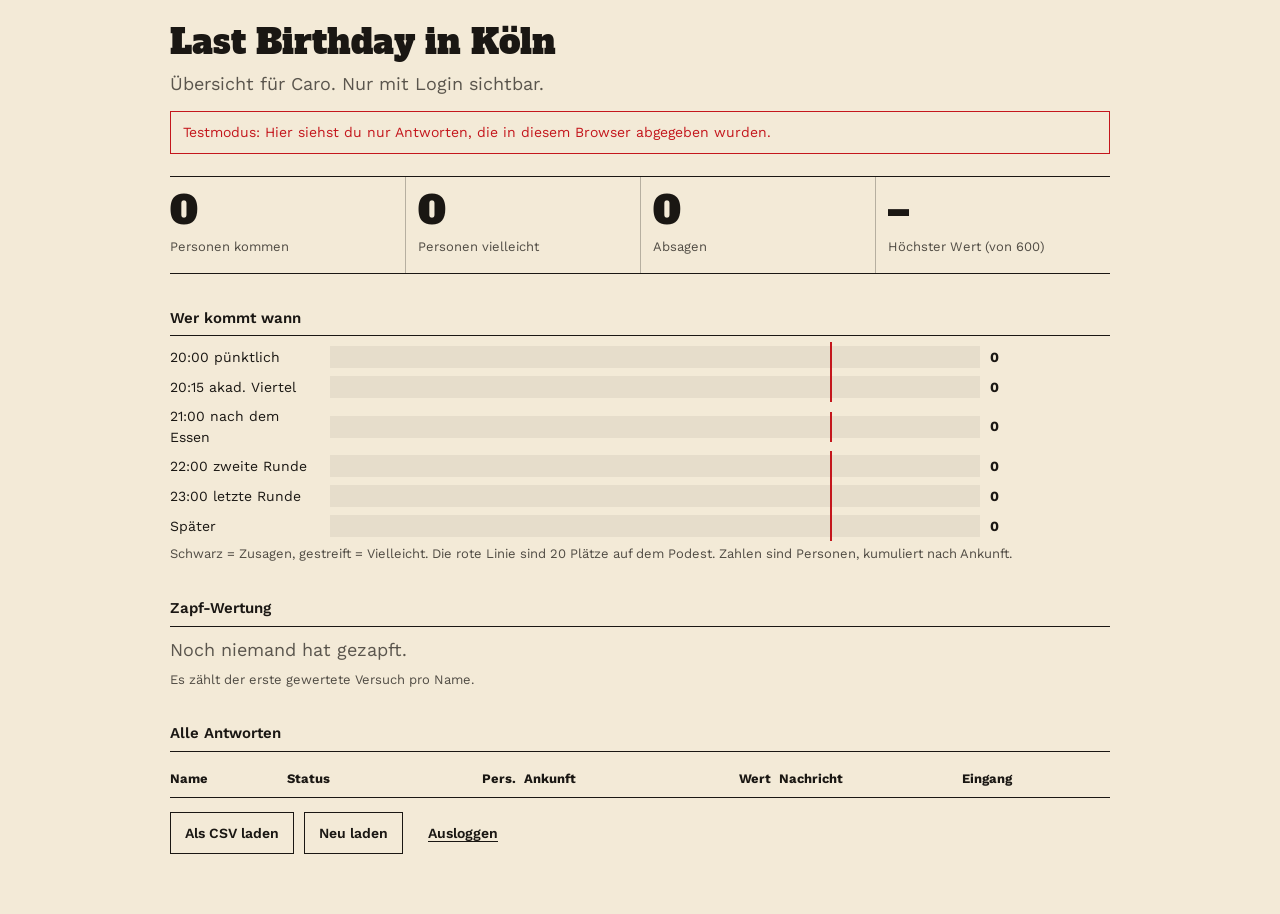
==== admin/index.html @ af920d20 "Einladung: erste Version" ====
<!doctype html>
<html lang="de">
<head>
<meta charset="utf-8">
<meta name="viewport" content="width=device-width, initial-scale=1">
<meta name="robots" content="noindex,nofollow">
<title>Übersicht</title>
<link href="https://fonts.googleapis.com/css2?family=Alfa+Slab+One&family=Work+Sans:wght@400;500;600&display=swap" rel="stylesheet">
<link rel="stylesheet" href="../style.css">
<style>
  body { align-items: stretch; }
  .wrap { width: 100%; max-width: 980px; margin: 0 auto; padding: 18px 20px 60px; }
  h1 { font-family: var(--display); font-weight: 400; font-size: 34px; margin-bottom: 4px; }
  h2 { font-size: 15px; font-weight: 600; margin: 34px 0 10px; border-bottom: 1.5px solid var(--ink); padding-bottom: 6px; }
  .sub { opacity: .7; }
  .login { max-width: 360px; display: grid; gap: 12px; margin-top: 24px; }
  .sums { display: grid; grid-template-columns: repeat(4, 1fr); border-top: 1.5px solid var(--ink); border-bottom: 1.5px solid var(--ink); margin-top: 22px; }
  .sums div { padding: 14px 12px; border-left: 1px solid var(--line); }
  .sums div:first-child { border-left: 0; padding-left: 0; }
  .sums strong { display: block; font-family: var(--display); font-weight: 400; font-size: 38px; line-height: 1.1; }
  .sums span { font-size: 13px; opacity: .75; }
  table { width: 100%; border-collapse: collapse; font-size: 15px; }
  th { text-align: left; font-size: 13px; padding: 8px 8px 8px 0; border-bottom: 1.5px solid var(--ink); }
  td { padding: 9px 8px 9px 0; border-bottom: 1px solid var(--line); vertical-align: top; }
  td.num, th.num { text-align: right; }
  .tag-yes { font-weight: 600; }
  .tag-maybe { opacity: .7; }
  .tag-no { opacity: .5; text-decoration: line-through; }
  .bars { display: grid; gap: 8px; }
  .bar { display: grid; grid-template-columns: 150px 1fr 120px; gap: 10px; align-items: center; font-size: 14px; }
  .track { position: relative; height: 22px; background: rgba(26,23,19,.06); }
  .fill-yes { position: absolute; left: 0; top: 0; bottom: 0; background: var(--ink); }
  .fill-maybe { position: absolute; top: 0; bottom: 0; background: repeating-linear-gradient(45deg, var(--gold) 0 5px, var(--cream) 5px 9px); }
  .cap { position: absolute; top: -4px; bottom: -4px; width: 2px; background: var(--red); }
  .legend { font-size: 13px; opacity: .75; margin-top: 8px; }
  .rank { display: grid; grid-template-columns: 36px 1fr auto; gap: 8px; padding: 9px 0; border-bottom: 1px solid var(--line); align-items: baseline; }
  .rank:first-child { border-top: 0; font-weight: 600; font-size: 18px; }
  .rank small { opacity: .65; }
  .demo { border: 1.5px solid var(--red); color: var(--red); padding: 10px 12px; margin-top: 14px; font-size: 14px; }
  .row-actions { display: flex; gap: 10px; margin-top: 14px; }
  .row-actions .btn { width: auto; padding: 10px 14px; font-size: 14px; }
  @media (max-width: 640px) {
    .sums { grid-template-columns: repeat(2, 1fr); }
    .sums div:nth-child(3) { border-left: 0; padding-left: 0; }
    .bar { grid-template-columns: 110px 1fr 90px; }
    .hide-s { display: none; }
  }
</style>
</head>
<body>
<div class="wrap">
  <h1>Last Birthday in Köln</h1>
  <p class="sub">Übersicht für Caro. Nur mit Login sichtbar.</p>

  <form id="login" class="login" hidden>
    <label class="field"><span class="lab">E-Mail</span><input type="text" id="l-mail" value="car.freude@gmail.com" autocomplete="username"></label>
    <label class="field"><span class="lab">Passwort</span><input type="password" id="l-pass" autocomplete="current-password" style="width:100%;font:inherit;padding:13px 14px;border:1.5px solid var(--ink);background:var(--paper);border-radius:0"></label>
    <p class="error" id="l-err" hidden></p>
    <button class="btn btn-main" type="submit">Einloggen</button>
  </form>

  <div id="board" hidden>
    <div id="demo-note" class="demo" hidden>Testmodus: Hier siehst du nur Antworten, die in diesem Browser abgegeben wurden.</div>
    <div class="sums" id="sums"></div>

    <h2>Wer kommt wann</h2>
    <div class="bars" id="bars"></div>
    <p class="legend">Schwarz = Zusagen, gestreift = Vielleicht. Die rote Linie sind 20 Plätze auf dem Podest. Zahlen sind Personen, kumuliert nach Ankunft.</p>

    <h2>Zapf-Wertung</h2>
    <div id="rank"></div>
    <p class="legend">Es zählt der erste gewertete Versuch pro Name.</p>

    <h2>Alle Antworten</h2>
    <div style="overflow-x:auto"><table id="tbl"></table></div>
    <div class="row-actions">
      <button class="btn" id="csv">Als CSV laden</button>
      <button class="btn" id="reload">Neu laden</button>
      <button class="btn btn-quiet" id="logout">Ausloggen</button>
    </div>
  </div>
</div>
<script src="../config.js"></script>
<script src="admin.js"></script>
</body>
</html>
---- style.css ----
:root {
  --cream: #F3EAD7;
  --paper: #FBF5E6;
  --ink: #1A1713;
  --gold: #E3A21A;
  --red: #C4161C;
  --blue: #2447A8;
  --navy: #14234F;
  --line: rgba(26, 23, 19, .28);
  --display: 'Alfa Slab One', Georgia, 'Times New Roman', serif;
  --body: 'Work Sans', system-ui, -apple-system, 'Segoe UI', Roboto, sans-serif;
}

* { box-sizing: border-box; margin: 0; }
html { -webkit-text-size-adjust: 100%; }
body {
  background: var(--cream);
  color: var(--ink);
  font-family: var(--body);
  font-size: 17px;
  line-height: 1.45;
  min-height: 100vh;
  min-height: 100dvh;
  display: flex;
  flex-direction: column;
  align-items: center;
}
[hidden] { display: none !important; }

.top {
  width: 100%;
  max-width: 520px;
  display: flex;
  justify-content: space-between;
  padding: 14px 20px 10px;
  font-size: 13px;
  font-weight: 600;
  border-bottom: 1px solid var(--line);
  letter-spacing: .01em;
}

#app {
  width: 100%;
  max-width: 520px;
  padding: 0 20px calc(28px + env(safe-area-inset-bottom));
  flex: 1;
  display: flex;
  flex-direction: column;
}

/* Bühne */
.stage {
  height: 250px;
  display: flex;
  align-items: flex-end;
  justify-content: center;
  margin-top: 8px;
  position: relative;
}
.stage.compact { height: 130px; }
#stage-kobes svg { height: 100%; width: auto; max-height: 250px; display: block; }
.stage.compact #stage-kobes svg { height: 130px; }
#stage-kobes { height: 100%; display: flex; align-items: flex-end; }
.stage.compact #stage-kobes { height: 130px; }

.photo {
  background: var(--paper);
  padding: 10px 10px 34px;
  border: 1px solid var(--line);
  transform: rotate(-2deg);
  max-height: 100%;
  display: flex;
  align-self: center;
}
.photo img { display: block; max-height: 190px; max-width: 280px; width: auto; height: auto; object-fit: cover; }

.mouth { transform-origin: 130px 141px; }
.talking .mouth { animation: talk .22s steps(1) infinite; }
@keyframes talk { 0% { transform: scaleY(1); } 50% { transform: scaleY(2.2); } }
.eye { animation: blink 5s infinite; transform-origin: center; transform-box: fill-box; }
@keyframes blink { 0%, 94%, 100% { transform: scaleY(1); } 96% { transform: scaleY(.1); } }

/* Typo */
.title {
  font-family: var(--display);
  font-weight: 400;
  font-size: clamp(44px, 14vw, 68px);
  line-height: 1.02;
  margin: 22px 0 14px;
  color: var(--ink);
}
.lede { font-size: 19px; max-width: 30ch; margin-bottom: 24px; }
.lab { display: block; font-weight: 600; font-size: 14px; margin-bottom: 8px; }
.lab em { font-weight: 400; font-style: normal; opacity: .65; }

.screen { display: flex; flex-direction: column; gap: 16px; padding-top: 14px; flex: 1; }

/* Sprechblase */
.bubble {
  border: 1.5px solid var(--ink);
  background: var(--paper);
  padding: 18px 18px 18px;
  position: relative;
  min-height: 112px;
  margin-top: 8px;
}
.bubble::before {
  content: '';
  position: absolute;
  top: -11px;
  left: 56%;
  width: 18px;
  height: 18px;
  background: var(--paper);
  border-left: 1.5px solid var(--ink);
  border-top: 1.5px solid var(--ink);
  transform: rotate(45deg);
}
.bubble p { font-size: 19px; line-height: 1.42; }

.progress { height: 3px; background: var(--line); }
.progress i { display: block; height: 100%; width: 0; background: var(--red); transition: width .3s ease; }

/* Infokarte */
.infocard { border-top: 1.5px solid var(--ink); border-bottom: 1.5px solid var(--ink); }
.infocard dl > div { display: grid; grid-template-columns: 92px 1fr; gap: 12px; padding: 12px 0; }
.infocard dl > div + div { border-top: 1px solid var(--line); }
.infocard dt { font-size: 13px; font-weight: 600; opacity: .7; padding-top: 2px; }
.infocard dd { font-weight: 500; }

/* Buttons */
.btn {
  appearance: none;
  border: 1.5px solid var(--ink);
  background: transparent;
  color: var(--ink);
  font: inherit;
  font-weight: 600;
  padding: 15px 18px;
  cursor: pointer;
  border-radius: 0;
  width: 100%;
  -webkit-tap-highlight-color: transparent;
}
.btn-main { background: var(--ink); color: var(--cream); }
.btn-main:active { background: var(--red); border-color: var(--red); }
.btn-quiet { border-color: transparent; text-decoration: underline; text-underline-offset: 3px; }
.btn[disabled] { opacity: .5; }
#next { margin-top: auto; }

/* Formular */
#form { display: grid; gap: 22px; }
#form-more { display: grid; gap: 22px; }
.field { border: 0; padding: 0; min-width: 0; }
input[type=text], textarea {
  width: 100%;
  font: inherit;
  padding: 13px 14px;
  border: 1.5px solid var(--ink);
  background: var(--paper);
  border-radius: 0;
  color: var(--ink);
}
input[type=text]:focus, textarea:focus { outline: 3px solid var(--gold); outline-offset: 0; }
textarea { resize: vertical; }

.choices { display: grid; grid-template-columns: repeat(3, 1fr); gap: 0; }
.choices.stack { grid-template-columns: 1fr; }
.choice { position: relative; display: block; }
.choice input { position: absolute; opacity: 0; inset: 0; }
.choice span {
  display: block;
  padding: 13px 12px;
  border: 1.5px solid var(--ink);
  margin: 0 -1.5px -1.5px 0;
  background: var(--paper);
  font-weight: 500;
  font-size: 16px;
}
.choice input:checked + span { background: var(--ink); color: var(--cream); }
.choice input:focus-visible + span { outline: 3px solid var(--gold); outline-offset: 2px; }
.stack .choice span { margin: 0 0 -1.5px 0; }

.stepper { display: flex; align-items: center; gap: 0; }
.stepper button {
  width: 48px; height: 48px;
  border: 1.5px solid var(--ink); background: var(--paper);
  font: inherit; font-size: 22px; cursor: pointer; border-radius: 0;
}
.stepper output {
  width: 56px; height: 48px;
  display: grid; place-items: center;
  border-top: 1.5px solid var(--ink); border-bottom: 1.5px solid var(--ink);
  font-weight: 600; font-size: 19px;
}
.stepper small { margin-left: 14px; opacity: .7; }

.error { color: var(--red); font-weight: 600; }

/* Regeln */
.rules { list-style: none; padding: 0; border-top: 1.5px solid var(--ink); }
.rules li { padding: 11px 0 11px 20px; border-bottom: 1px solid var(--line); position: relative; font-size: 16px; }
.rules li::before { content: ''; position: absolute; left: 0; top: 19px; width: 8px; height: 8px; background: var(--gold); transform: rotate(45deg); }

/* Spiel */
.game { gap: 6px; user-select: none; -webkit-user-select: none; -webkit-touch-callout: none; touch-action: manipulation; }
.game-head { display: flex; justify-content: space-between; font-weight: 600; border-bottom: 1px solid var(--line); padding-bottom: 8px; }
.glass-wrap { position: relative; display: flex; justify-content: center; flex: 1; min-height: 300px; }
#glass { height: clamp(280px, calc(100dvh - 330px), 520px); width: auto; max-width: 100%; display: block; }
.game-note { text-align: center; min-height: 22px; font-size: 15px; opacity: .85; }
#result[hidden] + .btn-pour { display: inline-block; }
.btn-pour {
  background: var(--gold);
  border-color: var(--ink);
  padding: 26px 18px;
  font-size: 19px;
  touch-action: none;
  user-select: none; -webkit-user-select: none;
}
.btn-pour.on { background: var(--red); color: var(--paper); border-color: var(--red); }
.btn-pour[disabled] { opacity: .35; }

.result {
  display: grid; grid-template-columns: auto 1fr; column-gap: 16px; row-gap: 12px; align-items: center;
  border-top: 1.5px solid var(--ink); padding-top: 12px;
}
.result .btn { grid-column: 1 / -1; }
.result strong { font-family: var(--display); font-weight: 400; font-size: 52px; line-height: 1; }
.result strong.zero { color: var(--red); }
.result p { font-size: 17px; }

.spill #liq { fill: var(--red); }

/* Ergebnis */
.scorebox { border: 1.5px solid var(--ink); background: var(--paper); padding: 16px 18px; display: grid; grid-template-columns: 1fr auto; align-items: baseline; margin-top: 12px; }
.scorebox .lab { grid-column: 1 / -1; margin-bottom: 0; }
.scorebox strong { font-family: var(--display); font-weight: 400; font-size: 64px; line-height: 1.1; }
.scorebox .of { opacity: .7; }

@media (min-width: 560px) {
  body { font-size: 18px; }
}
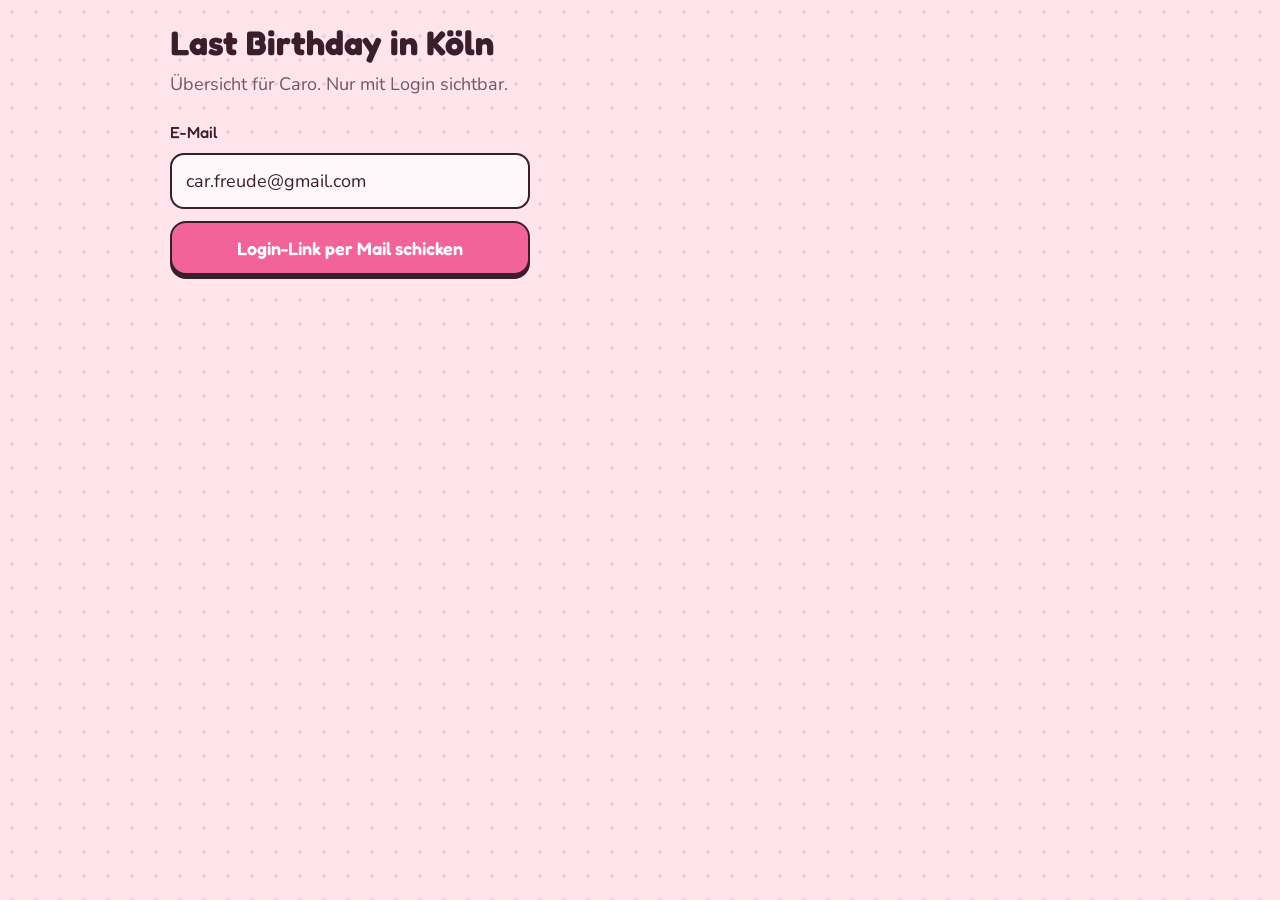
==== commit 8ae7f8a8: "Cute Design, Saarland-Story, Foto, Supabase verbunden" ====
--- a/admin/index.html
+++ b/admin/index.html
@@ -5,19 +5,19 @@
 <meta name="viewport" content="width=device-width, initial-scale=1">
 <meta name="robots" content="noindex,nofollow">
 <title>Übersicht</title>
-<link href="https://fonts.googleapis.com/css2?family=Alfa+Slab+One&family=Work+Sans:wght@400;500;600&display=swap" rel="stylesheet">
+<link href="https://fonts.googleapis.com/css2?family=Fredoka:wght@400;500;600;700&family=Nunito:wght@400;600;700;800&display=swap" rel="stylesheet">
 <link rel="stylesheet" href="../style.css">
 <style>
   body { align-items: stretch; }
   .wrap { width: 100%; max-width: 980px; margin: 0 auto; padding: 18px 20px 60px; }
-  h1 { font-family: var(--display); font-weight: 400; font-size: 34px; margin-bottom: 4px; }
-  h2 { font-size: 15px; font-weight: 600; margin: 34px 0 10px; border-bottom: 1.5px solid var(--ink); padding-bottom: 6px; }
+  h1 { font-family: var(--display); font-weight: 700; font-size: 34px; margin-bottom: 4px; }
+  h2 { font-family: var(--display); font-size: 18px; font-weight: 600; margin: 34px 0 10px; border-bottom: 2px solid var(--ink); padding-bottom: 6px; }
   .sub { opacity: .7; }
   .login { max-width: 360px; display: grid; gap: 12px; margin-top: 24px; }
-  .sums { display: grid; grid-template-columns: repeat(4, 1fr); border-top: 1.5px solid var(--ink); border-bottom: 1.5px solid var(--ink); margin-top: 22px; }
-  .sums div { padding: 14px 12px; border-left: 1px solid var(--line); }
-  .sums div:first-child { border-left: 0; padding-left: 0; }
-  .sums strong { display: block; font-family: var(--display); font-weight: 400; font-size: 38px; line-height: 1.1; }
+  .sums { display: grid; grid-template-columns: repeat(4, 1fr); border: 2px solid var(--ink); border-radius: 20px; background: var(--paper); margin-top: 22px; box-shadow: 5px 5px 0 var(--pink); }
+  .sums div { padding: 14px 16px; border-left: 1.5px dashed var(--line); }
+  .sums div:first-child { border-left: 0; }
+  .sums strong { display: block; font-family: var(--display); font-weight: 700; font-size: 38px; line-height: 1.1; color: var(--rose); }
   .sums span { font-size: 13px; opacity: .75; }
   table { width: 100%; border-collapse: collapse; font-size: 15px; }
   th { text-align: left; font-size: 13px; padding: 8px 8px 8px 0; border-bottom: 1.5px solid var(--ink); }
@@ -28,10 +28,10 @@
   .tag-no { opacity: .5; text-decoration: line-through; }
   .bars { display: grid; gap: 8px; }
   .bar { display: grid; grid-template-columns: 150px 1fr 120px; gap: 10px; align-items: center; font-size: 14px; }
-  .track { position: relative; height: 22px; background: rgba(26,23,19,.06); }
-  .fill-yes { position: absolute; left: 0; top: 0; bottom: 0; background: var(--ink); }
-  .fill-maybe { position: absolute; top: 0; bottom: 0; background: repeating-linear-gradient(45deg, var(--gold) 0 5px, var(--cream) 5px 9px); }
-  .cap { position: absolute; top: -4px; bottom: -4px; width: 2px; background: var(--red); }
+  .track { position: relative; height: 22px; background: var(--paper); border: 1.5px solid var(--ink); border-radius: 8px; }
+  .fill-yes { position: absolute; left: 0; top: 0; bottom: 0; background: var(--rose); border-radius: 6px 0 0 6px; }
+  .fill-maybe { position: absolute; top: 0; bottom: 0; background: repeating-linear-gradient(45deg, var(--gold) 0 5px, var(--paper) 5px 9px); }
+  .cap { position: absolute; top: -5px; bottom: -5px; width: 3px; background: var(--ink); border-radius: 2px; }
   .legend { font-size: 13px; opacity: .75; margin-top: 8px; }
   .rank { display: grid; grid-template-columns: 36px 1fr auto; gap: 8px; padding: 9px 0; border-bottom: 1px solid var(--line); align-items: baseline; }
   .rank:first-child { border-top: 0; font-weight: 600; font-size: 18px; }
@@ -54,9 +54,9 @@
 
   <form id="login" class="login" hidden>
     <label class="field"><span class="lab">E-Mail</span><input type="text" id="l-mail" value="car.freude@gmail.com" autocomplete="username"></label>
-    <label class="field"><span class="lab">Passwort</span><input type="password" id="l-pass" autocomplete="current-password" style="width:100%;font:inherit;padding:13px 14px;border:1.5px solid var(--ink);background:var(--paper);border-radius:0"></label>
     <p class="error" id="l-err" hidden></p>
-    <button class="btn btn-main" type="submit">Einloggen</button>
+    <p id="l-ok" hidden style="font-weight:700">Der Login-Link ist unterwegs. Öffne ihn auf diesem Gerät.</p>
+    <button class="btn btn-main" type="submit">Login-Link per Mail schicken</button>
   </form>
 
   <div id="board" hidden>
@@ -65,7 +65,7 @@
 
     <h2>Wer kommt wann</h2>
     <div class="bars" id="bars"></div>
-    <p class="legend">Schwarz = Zusagen, gestreift = Vielleicht. Die rote Linie sind 20 Plätze auf dem Podest. Zahlen sind Personen, kumuliert nach Ankunft.</p>
+    <p class="legend">Schwarz = Zusagen, gestreift = Vielleicht. Die dunkle Linie markiert die 20 Plätze auf dem Podest. Zahlen sind Personen, kumuliert nach Ankunft.</p>
 
     <h2>Zapf-Wertung</h2>
     <div id="rank"></div>
--- a/style.css
+++ b/style.css
@@ -1,20 +1,27 @@
 :root {
-  --cream: #F3EAD7;
-  --paper: #FBF5E6;
-  --ink: #1A1713;
-  --gold: #E3A21A;
-  --red: #C4161C;
-  --blue: #2447A8;
-  --navy: #14234F;
-  --line: rgba(26, 23, 19, .28);
-  --display: 'Alfa Slab One', Georgia, 'Times New Roman', serif;
-  --body: 'Work Sans', system-ui, -apple-system, 'Segoe UI', Roboto, sans-serif;
+  --cream: #FFE4EC;          /* Hintergrund, zartes Rosa */
+  --paper: #FFF8FB;          /* Karten */
+  --ink: #3B1E2C;            /* dunkles Pflaume statt Schwarz */
+  --gold: #F7B93B;           /* Kölsch */
+  --red: #E0305F;            /* Kirsche */
+  --rose: #F2639A;           /* Hauptfarbe Buttons */
+  --pink: #FFB3CD;
+  --lilac: #E3D3FA;
+  --butter: #FFF0B8;
+  --blue: #5A7BE0;
+  --navy: #3B1E2C;
+  --line: rgba(59, 30, 44, .22);
+  --display: 'Fredoka', 'Nunito', system-ui, sans-serif;
+  --body: 'Nunito', system-ui, -apple-system, 'Segoe UI', Roboto, sans-serif;
+  --r: 16px;
 }
 
 * { box-sizing: border-box; margin: 0; }
 html { -webkit-text-size-adjust: 100%; }
 body {
-  background: var(--cream);
+  background-color: var(--cream);
+  background-image: radial-gradient(rgba(242, 99, 154, .22) 1.8px, transparent 2px);
+  background-size: 24px 24px;
   color: var(--ink);
   font-family: var(--body);
   font-size: 17px;
@@ -33,11 +40,12 @@
   display: flex;
   justify-content: space-between;
   padding: 14px 20px 10px;
-  font-size: 13px;
-  font-weight: 600;
-  border-bottom: 1px solid var(--line);
-  letter-spacing: .01em;
-}
+  font-family: var(--display);
+  font-size: 15px;
+  font-weight: 500;
+  border-bottom: 1.5px dashed var(--line);
+}
+.top span:first-child::after { content: ' ♡'; color: var(--rose); }
 
 #app {
   width: 100%;
@@ -57,52 +65,74 @@
   margin-top: 8px;
   position: relative;
 }
-.stage.compact { height: 130px; }
-#stage-kobes svg { height: 100%; width: auto; max-height: 250px; display: block; }
-.stage.compact #stage-kobes svg { height: 130px; }
+.stage.compact { height: 140px; }
+.stage.has-photo { height: 290px; }
 #stage-kobes { height: 100%; display: flex; align-items: flex-end; }
-.stage.compact #stage-kobes { height: 130px; }
+#stage-kobes svg { height: 100%; width: auto; max-height: 250px; display: block; overflow: visible; }
+.stage.compact #stage-kobes svg { height: 140px; }
 
 .photo {
   background: var(--paper);
-  padding: 10px 10px 34px;
-  border: 1px solid var(--line);
-  transform: rotate(-2deg);
-  max-height: 100%;
+  padding: 9px 9px 30px;
+  border: 2px solid var(--ink);
+  border-radius: 6px;
+  box-shadow: 4px 4px 0 var(--rose);
+  transform: rotate(-3deg);
   display: flex;
   align-self: center;
-}
-.photo img { display: block; max-height: 190px; max-width: 280px; width: auto; height: auto; object-fit: cover; }
-
-.mouth { transform-origin: 130px 141px; }
+  position: relative;
+}
+.photo::before {
+  content: '';
+  position: absolute;
+  top: -12px; left: 50%;
+  width: 70px; height: 22px;
+  margin-left: -35px;
+  background: var(--butter);
+  border: 1.5px solid var(--ink);
+  transform: rotate(4deg);
+}
+.photo img { display: block; width: 188px; height: 212px; object-fit: cover; object-position: 50% 22%; border-radius: 2px; }
+
+.mouth { transform-origin: 130px 139px; transform-box: view-box; }
 .talking .mouth { animation: talk .22s steps(1) infinite; }
-@keyframes talk { 0% { transform: scaleY(1); } 50% { transform: scaleY(2.2); } }
-.eye { animation: blink 5s infinite; transform-origin: center; transform-box: fill-box; }
+@keyframes talk { 0% { transform: scaleY(1); } 50% { transform: scaleY(1.9); } }
+.eye { animation: blink 5s infinite; transform-box: fill-box; transform-origin: center; }
 @keyframes blink { 0%, 94%, 100% { transform: scaleY(1); } 96% { transform: scaleY(.1); } }
+.spark { animation: twinkle 2.4s ease-in-out infinite; transform-box: fill-box; transform-origin: center; }
+.spark.s2 { animation-delay: .8s; }
+.spark.s3 { animation-delay: 1.5s; }
+@keyframes twinkle { 0%, 100% { transform: scale(1); } 50% { transform: scale(.55); } }
+.shock #kobes { animation: shock .7s ease both; }
+@keyframes shock { 0% { transform: translateY(0); } 20% { transform: translateY(-14px) rotate(-3deg); } 40% { transform: translateY(0) rotate(3deg); } 60% { transform: rotate(-2deg); } 100% { transform: none; } }
 
 /* Typo */
 .title {
   font-family: var(--display);
-  font-weight: 400;
-  font-size: clamp(44px, 14vw, 68px);
-  line-height: 1.02;
+  font-weight: 700;
+  font-size: clamp(44px, 14vw, 66px);
+  line-height: 1;
   margin: 22px 0 14px;
   color: var(--ink);
-}
-.lede { font-size: 19px; max-width: 30ch; margin-bottom: 24px; }
-.lab { display: block; font-weight: 600; font-size: 14px; margin-bottom: 8px; }
-.lab em { font-weight: 400; font-style: normal; opacity: .65; }
+  letter-spacing: -.01em;
+}
+.title em { font-style: normal; color: var(--rose); }
+.lede { font-size: 19px; max-width: 28ch; margin-bottom: 24px; }
+.lab { display: block; font-family: var(--display); font-weight: 500; font-size: 16px; margin-bottom: 8px; }
+.lab em { font-family: var(--body); font-weight: 400; font-style: normal; opacity: .65; }
 
 .screen { display: flex; flex-direction: column; gap: 16px; padding-top: 14px; flex: 1; }
 
 /* Sprechblase */
 .bubble {
-  border: 1.5px solid var(--ink);
-  background: var(--paper);
-  padding: 18px 18px 18px;
+  border: 2px solid var(--ink);
+  border-radius: 20px;
+  background: var(--paper);
+  padding: 18px 20px;
   position: relative;
   min-height: 112px;
-  margin-top: 8px;
+  margin-top: 10px;
+  box-shadow: 5px 5px 0 var(--pink);
 }
 .bubble::before {
   content: '';
@@ -112,39 +142,44 @@
   width: 18px;
   height: 18px;
   background: var(--paper);
-  border-left: 1.5px solid var(--ink);
-  border-top: 1.5px solid var(--ink);
+  border-left: 2px solid var(--ink);
+  border-top: 2px solid var(--ink);
+  border-top-left-radius: 4px;
   transform: rotate(45deg);
 }
 .bubble p { font-size: 19px; line-height: 1.42; }
 
-.progress { height: 3px; background: var(--line); }
-.progress i { display: block; height: 100%; width: 0; background: var(--red); transition: width .3s ease; }
+.progress { height: 8px; background: var(--paper); border: 2px solid var(--ink); border-radius: 8px; overflow: hidden; }
+.progress i { display: block; height: 100%; width: 0; background: var(--rose); transition: width .3s ease; }
 
 /* Infokarte */
-.infocard { border-top: 1.5px solid var(--ink); border-bottom: 1.5px solid var(--ink); }
-.infocard dl > div { display: grid; grid-template-columns: 92px 1fr; gap: 12px; padding: 12px 0; }
-.infocard dl > div + div { border-top: 1px solid var(--line); }
-.infocard dt { font-size: 13px; font-weight: 600; opacity: .7; padding-top: 2px; }
-.infocard dd { font-weight: 500; }
+.infocard { border: 2px solid var(--ink); border-radius: 20px; background: var(--paper); padding: 4px 18px; box-shadow: 5px 5px 0 var(--lilac); }
+.infocard dl > div { display: grid; grid-template-columns: 96px 1fr; gap: 12px; padding: 12px 0; }
+.infocard dl > div + div { border-top: 1.5px dashed var(--line); }
+.infocard dt { font-family: var(--display); font-size: 15px; font-weight: 500; color: var(--rose); padding-top: 1px; }
+.infocard dd { font-weight: 700; }
 
 /* Buttons */
 .btn {
   appearance: none;
-  border: 1.5px solid var(--ink);
-  background: transparent;
-  color: var(--ink);
-  font: inherit;
+  border: 2px solid var(--ink);
+  background: var(--paper);
+  color: var(--ink);
+  font-family: var(--display);
+  font-size: 18px;
   font-weight: 600;
-  padding: 15px 18px;
+  padding: 14px 18px;
   cursor: pointer;
-  border-radius: 0;
-  width: 100%;
+  border-radius: var(--r);
+  width: 100%;
+  box-shadow: 0 4px 0 var(--ink);
+  transition: transform .06s, box-shadow .06s;
   -webkit-tap-highlight-color: transparent;
 }
-.btn-main { background: var(--ink); color: var(--cream); }
-.btn-main:active { background: var(--red); border-color: var(--red); }
-.btn-quiet { border-color: transparent; text-decoration: underline; text-underline-offset: 3px; }
+.btn:active { transform: translateY(3px); box-shadow: 0 1px 0 var(--ink); }
+.btn-main { background: var(--rose); color: #fff; }
+.btn-quiet { border-color: transparent; background: transparent; box-shadow: none; text-decoration: underline; text-underline-offset: 3px; font-size: 16px; font-weight: 500; }
+.btn-quiet:active { transform: none; box-shadow: none; }
 .btn[disabled] { opacity: .5; }
 #next { margin-top: auto; }
 
@@ -152,90 +187,86 @@
 #form { display: grid; gap: 22px; }
 #form-more { display: grid; gap: 22px; }
 .field { border: 0; padding: 0; min-width: 0; }
-input[type=text], textarea {
+input[type=text], input[type=password], textarea {
   width: 100%;
   font: inherit;
   padding: 13px 14px;
-  border: 1.5px solid var(--ink);
-  background: var(--paper);
-  border-radius: 0;
-  color: var(--ink);
-}
-input[type=text]:focus, textarea:focus { outline: 3px solid var(--gold); outline-offset: 0; }
+  border: 2px solid var(--ink);
+  background: var(--paper);
+  border-radius: 14px;
+  color: var(--ink);
+}
+input[type=text]:focus, input[type=password]:focus, textarea:focus { outline: 3px solid var(--pink); outline-offset: 1px; }
 textarea { resize: vertical; }
-
-.choices { display: grid; grid-template-columns: repeat(3, 1fr); gap: 0; }
-.choices.stack { grid-template-columns: 1fr; }
+::placeholder { color: rgba(59, 30, 44, .45); }
+
+.choices { display: grid; grid-template-columns: repeat(3, 1fr); gap: 8px; }
+.choices.stack { grid-template-columns: 1fr; gap: 8px; }
 .choice { position: relative; display: block; }
 .choice input { position: absolute; opacity: 0; inset: 0; }
 .choice span {
   display: block;
-  padding: 13px 12px;
-  border: 1.5px solid var(--ink);
-  margin: 0 -1.5px -1.5px 0;
-  background: var(--paper);
-  font-weight: 500;
+  padding: 12px 12px;
+  border: 2px solid var(--ink);
+  border-radius: 14px;
+  background: var(--paper);
+  font-weight: 700;
   font-size: 16px;
-}
-.choice input:checked + span { background: var(--ink); color: var(--cream); }
-.choice input:focus-visible + span { outline: 3px solid var(--gold); outline-offset: 2px; }
-.stack .choice span { margin: 0 0 -1.5px 0; }
-
-.stepper { display: flex; align-items: center; gap: 0; }
+  height: 100%;
+}
+.choice input:checked + span { background: var(--rose); color: #fff; box-shadow: 0 3px 0 var(--ink); }
+.choice input:focus-visible + span { outline: 3px solid var(--pink); outline-offset: 2px; }
+
+.stepper { display: flex; align-items: center; gap: 8px; }
 .stepper button {
   width: 48px; height: 48px;
-  border: 1.5px solid var(--ink); background: var(--paper);
-  font: inherit; font-size: 22px; cursor: pointer; border-radius: 0;
-}
-.stepper output {
-  width: 56px; height: 48px;
-  display: grid; place-items: center;
-  border-top: 1.5px solid var(--ink); border-bottom: 1.5px solid var(--ink);
-  font-weight: 600; font-size: 19px;
-}
-.stepper small { margin-left: 14px; opacity: .7; }
-
-.error { color: var(--red); font-weight: 600; }
+  border: 2px solid var(--ink); background: var(--paper);
+  font: inherit; font-size: 24px; cursor: pointer; border-radius: 14px;
+  box-shadow: 0 3px 0 var(--ink); color: var(--ink);
+}
+.stepper button:active { transform: translateY(2px); box-shadow: 0 1px 0 var(--ink); }
+.stepper output { min-width: 40px; text-align: center; font-family: var(--display); font-weight: 600; font-size: 24px; }
+.stepper small { margin-left: 6px; opacity: .7; }
+
+.error { color: var(--red); font-weight: 700; }
 
 /* Regeln */
-.rules { list-style: none; padding: 0; border-top: 1.5px solid var(--ink); }
-.rules li { padding: 11px 0 11px 20px; border-bottom: 1px solid var(--line); position: relative; font-size: 16px; }
-.rules li::before { content: ''; position: absolute; left: 0; top: 19px; width: 8px; height: 8px; background: var(--gold); transform: rotate(45deg); }
+.rules { list-style: none; padding: 4px 18px; border: 2px solid var(--ink); border-radius: 20px; background: var(--paper); box-shadow: 5px 5px 0 var(--lilac); }
+.rules li { padding: 11px 0 11px 28px; border-bottom: 1.5px dashed var(--line); position: relative; font-size: 16px; font-weight: 600; }
+.rules li:last-child { border-bottom: 0; }
+.rules li::before { content: '♡'; position: absolute; left: 0; top: 10px; color: var(--rose); font-weight: 700; }
 
 /* Spiel */
 .game { gap: 6px; user-select: none; -webkit-user-select: none; -webkit-touch-callout: none; touch-action: manipulation; }
-.game-head { display: flex; justify-content: space-between; font-weight: 600; border-bottom: 1px solid var(--line); padding-bottom: 8px; }
-.glass-wrap { position: relative; display: flex; justify-content: center; flex: 1; min-height: 300px; }
+.game-head { display: flex; justify-content: space-between; font-family: var(--display); font-weight: 600; font-size: 19px; border-bottom: 1.5px dashed var(--line); padding-bottom: 8px; }
+.glass-wrap { position: relative; display: flex; justify-content: center; flex: 1; min-height: 280px; }
 #glass { height: clamp(280px, calc(100dvh - 330px), 520px); width: auto; max-width: 100%; display: block; }
-.game-note { text-align: center; min-height: 22px; font-size: 15px; opacity: .85; }
-#result[hidden] + .btn-pour { display: inline-block; }
+.game-note { text-align: center; min-height: 22px; font-size: 15px; font-weight: 600; opacity: .85; }
 .btn-pour {
-  background: var(--gold);
-  border-color: var(--ink);
-  padding: 26px 18px;
-  font-size: 19px;
+  background: var(--rose);
+  color: #fff;
+  padding: 24px 18px;
+  font-size: 20px;
   touch-action: none;
   user-select: none; -webkit-user-select: none;
 }
-.btn-pour.on { background: var(--red); color: var(--paper); border-color: var(--red); }
-.btn-pour[disabled] { opacity: .35; }
+.btn-pour.on { background: var(--red); transform: translateY(3px); box-shadow: 0 1px 0 var(--ink); }
+.btn-pour[disabled] { opacity: .4; }
 
 .result {
   display: grid; grid-template-columns: auto 1fr; column-gap: 16px; row-gap: 12px; align-items: center;
-  border-top: 1.5px solid var(--ink); padding-top: 12px;
+  border-top: 1.5px dashed var(--line); padding-top: 12px;
 }
 .result .btn { grid-column: 1 / -1; }
-.result strong { font-family: var(--display); font-weight: 400; font-size: 52px; line-height: 1; }
+.result strong { font-family: var(--display); font-weight: 700; font-size: 54px; line-height: 1; color: var(--rose); }
 .result strong.zero { color: var(--red); }
-.result p { font-size: 17px; }
-
-.spill #liq { fill: var(--red); }
+.result p { font-size: 17px; font-weight: 600; }
 
 /* Ergebnis */
-.scorebox { border: 1.5px solid var(--ink); background: var(--paper); padding: 16px 18px; display: grid; grid-template-columns: 1fr auto; align-items: baseline; margin-top: 12px; }
-.scorebox .lab { grid-column: 1 / -1; margin-bottom: 0; }
-.scorebox strong { font-family: var(--display); font-weight: 400; font-size: 64px; line-height: 1.1; }
-.scorebox .of { opacity: .7; }
+.scorebox { border: 2px solid var(--ink); border-radius: 20px; background: var(--paper); padding: 14px 20px 16px; display: grid; grid-template-columns: 1fr auto; align-items: baseline; margin-top: 12px; box-shadow: 5px 5px 0 var(--butter); }
+.scorebox .lab { grid-column: 1 / -1; margin-bottom: 0; color: var(--rose); }
+.scorebox strong { font-family: var(--display); font-weight: 700; font-size: 66px; line-height: 1.1; }
+.scorebox .of { opacity: .7; font-weight: 600; }
 
 @media (min-width: 560px) {
   body { font-size: 18px; }
